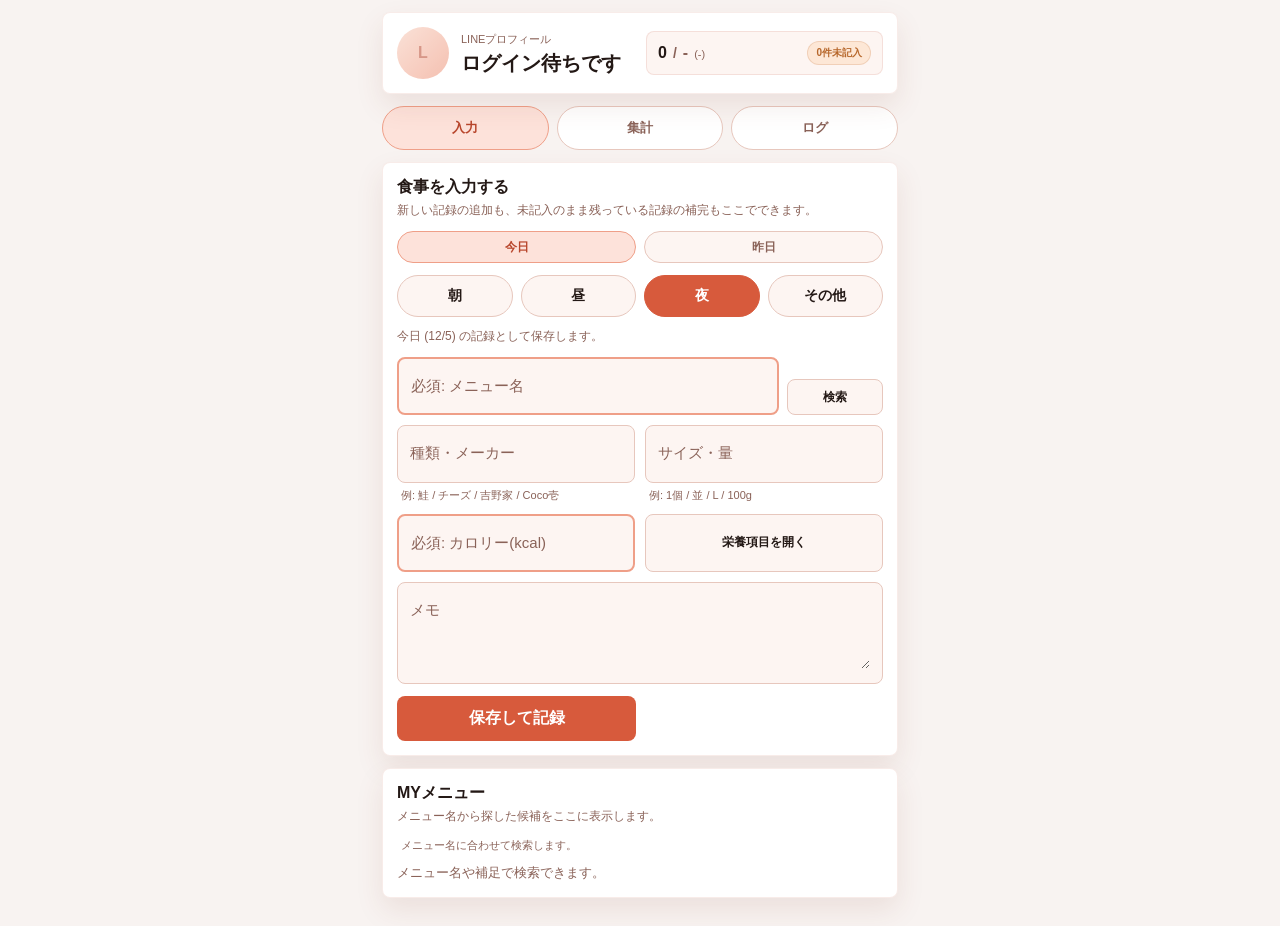
==== index.html @ e97b4407 "[fix]不具合修正" ====
<!DOCTYPE html>
<html>
  <head>
    <meta charset="utf-8">
    <meta name="viewport" content="width=device-width, initial-scale=1">
    <title>食事管理</title>
    <meta name="title" content="食事管理">
    <link rel="stylesheet" href="./html/css/index-style.css">
  </head>
  <body>
    <div class="page">
      <section class="band hero">
        <div class="hero-top">
          <div class="profile-row">
            <button id="open-settings" type="button" class="profile-avatar-button" aria-label="設定を開く" title="設定を開く">
              <div id="avatar" class="avatar">L</div>
            </button>
            <div class="profile-copy">
              <div class="eyebrow">LINEプロフィール</div>
              <div id="profile-name" class="name">ログイン待ちです</div>
              <button id="login-line" type="button" class="inline-login" hidden>LINEでログイン</button>
            </div>
          </div>
          <div id="header-summary-scope" class="header-summary-row">
            <div class="header-stat header-stat-wide">
              <div class="header-stat-main">
                <div class="header-stat-pair">
                  <div id="header-exact-kcal" class="header-stat-value">0</div>
                  <div class="header-stat-divider">/</div>
                  <div id="header-target-kcal" class="header-stat-subvalue">-</div>
                  <div id="header-exact-rate" class="header-stat-meta">(-)</div>
                </div>
              </div>
              <div class="header-stat-head">
                <button id="header-pending-count" type="button" class="header-badge">0件未記入</button>
              </div>
            </div>
          </div>
        </div>
      </section>

      <div class="view-tabs" id="view-tabs">
        <button type="button" class="view-tab is-active" data-view-tab="input">入力</button>
        <button type="button" class="view-tab" data-view-tab="summary">集計</button>
        <button type="button" class="view-tab" data-view-tab="logs">ログ</button>
      </div>

      <section id="meal-entry-band" class="band" data-view-section="input">
        <div class="section-head">
          <div>
            <h2>食事を入力する</h2>
            <div class="section-copy">新しい記録の追加も、未記入のまま残っている記録の補完もここでできます。</div>
          </div>
        </div>

        <form id="meal-detail-form">
          <input id="user-id" type="hidden">
          <input id="display-name" type="hidden">
          <input id="master-key" type="hidden">
          <input id="editing-master-key" type="hidden">
          <input id="meal-type" type="hidden" value="朝">
          <input id="meal-date" type="hidden">
          <input id="editing-log-id" type="hidden">

          <div class="date-chip-grid" id="meal-date-grid">
            <button type="button" class="date-chip-btn is-active" data-date-preset="today">今日</button>
            <button type="button" class="date-chip-btn" data-date-preset="yesterday">昨日</button>
          </div>
          <div class="meal-type-grid" id="meal-type-grid">
            <button type="button" class="meal-type-btn is-active" data-meal-type="朝">朝</button>
            <button type="button" class="meal-type-btn" data-meal-type="昼">昼</button>
            <button type="button" class="meal-type-btn" data-meal-type="夜">夜</button>
            <button type="button" class="meal-type-btn" data-meal-type="その他">その他</button>
          </div>
          <div id="meal-date-label" class="date-chip-label">今日の記録として保存します。</div>

          <div class="fields">
            <div id="candidate-sync-scope" class="menu-block">
              <div class="menu-input-row">
                <label class="field field-required" data-label="メニュー名">
                  <span class="field-label">メニュー名</span>
                  <input id="menu-name" data-field-label="メニュー名" data-required="true" autocomplete="off">
                </label>
                <button type="button" id="search-master" class="secondary compact-button menu-search-button">検索</button>
              </div>
            </div>

            <div id="candidate-accordion" class="inline-accordion" hidden>
              <button
                id="candidate-accordion-toggle"
                type="button"
                class="inline-accordion-toggle"
                aria-expanded="false"
              >
                <span id="candidate-accordion-icon" class="inline-accordion-icon">▸</span>
                <span id="candidate-accordion-label" class="inline-accordion-label">近い候補</span>
              </button>
              <div id="candidate-accordion-body" class="inline-accordion-body" hidden>
                <div class="candidate-helper">右の「検索」を押すと候補を読み込みます。候補をタップすると入力欄へ反映されます。</div>
                <div id="candidate-list" class="candidate-list"></div>
              </div>
            </div>

            <div id="suggestion-box" class="notice suggestion" hidden></div>
            <div id="empty-box" class="notice warning" hidden>近い候補がまだありません。数値を入れて保存すると、次回から候補として使えます。</div>

            <div class="field-row">
              <div class="field-with-help">
                <label class="field" data-label="種類・メーカー">
                  <span class="field-label">種類・メーカー</span>
                  <input id="field-flavor" data-field-label="種類・メーカー" autocomplete="off">
                </label>
                <div class="field-help">例: 鮭 / チーズ / 吉野家 / Coco壱</div>
              </div>
              <div class="field-with-help">
                <label class="field" data-label="サイズ・量">
                  <span class="field-label">サイズ・量</span>
                  <input id="field-unit" data-field-label="サイズ・量" autocomplete="off">
                </label>
                <div class="field-help">例: 1個 / 並 / L / 100g</div>
              </div>
            </div>

            <div class="field-row">
              <label class="field field-required" data-label="カロリー(kcal)">
                <span class="field-label">カロリー(kcal)</span>
                <input id="field-kcal" data-field-label="カロリー(kcal)" data-required="true" type="number" min="0" step="0.1" inputmode="decimal" required>
              </label>
              <div class="advanced-toggle-wrap">
                <button type="button" id="advanced-nutrition-toggle" class="secondary compact-button advanced-toggle" aria-expanded="false">
                  <span id="advanced-nutrition-toggle-label">栄養項目を開く</span>
                  <span id="advanced-nutrition-note" class="advanced-nutrition-note" hidden>入力値あり</span>
                </button>
              </div>
            </div>

            <div id="advanced-nutrition-section" class="advanced-nutrition-section" hidden>
              <div class="field-row">
              <label class="field" data-label="たんぱく質(g)">
                <span class="field-label">たんぱく質(g)</span>
                <input id="field-protein" data-field-label="たんぱく質(g)" type="number" min="0" step="0.1" inputmode="decimal">
              </label>
              <label class="field" data-label="脂質(g)">
                <span class="field-label">脂質(g)</span>
                <input id="field-fat" data-field-label="脂質(g)" type="number" min="0" step="0.1" inputmode="decimal">
              </label>
              </div>

              <div class="field-row">
                <label class="field" data-label="炭水化物(g)">
                <span class="field-label">炭水化物(g)</span>
                <input id="field-carb" data-field-label="炭水化物(g)" type="number" min="0" step="0.1" inputmode="decimal">
              </label>
              <label class="field" data-label="食塩相当量(g)">
                <span class="field-label">食塩相当量(g)</span>
                <input id="field-salt" data-field-label="食塩相当量(g)" type="number" min="0" step="0.1" inputmode="decimal">
              </label>
              </div>

              <div class="field-row">
              <label class="field" data-label="食物繊維(g)">
                <span class="field-label">食物繊維(g)</span>
                <input id="field-fiber" data-field-label="食物繊維(g)" type="number" min="0" step="0.1" inputmode="decimal">
              </label>
              </div>
            </div>

            <label class="field" data-label="メモ">
              <span class="field-label">メモ</span>
              <textarea id="field-note" data-field-label="メモ"></textarea>
            </label>
          </div>

          <div class="actions">
            <button id="meal-submit-button" type="submit" class="primary">保存して記録</button>
            <button id="save-master-only-button" type="button" class="secondary" hidden>マスタだけ保存</button>
            <button id="start-new-entry-button" type="button" class="secondary" hidden>新規登録に切り替え</button>
          </div>
        </form>

        <div id="meal-reply" class="reply"></div>
      </section>

      <section class="band" data-view-section="input">
        <div class="section-head">
          <div>
            <h2>MYメニュー</h2>
            <div class="section-copy">メニュー名から探した候補をここに表示します。</div>
          </div>
        </div>
        <div class="fields">
          <div class="menu-block">
            <label class="field" data-label="検索キーワード" hidden>
              <span class="field-label">検索キーワード</span>
              <input id="master-search-query" data-field-label="検索キーワード" autocomplete="off">
            </label>
            <div id="master-search-status" class="master-search-status">メニュー名に合わせて検索します。</div>
          </div>
          <div id="master-search-results" class="candidate-list">
            <div class="empty-state">メニュー名や補足で検索できます。</div>
          </div>
        </div>
      </section>

      <section id="today-summary-band" class="band" data-view-section="summary">
        <div class="section-head">
          <div>
            <h2>今日の集計</h2>
            <div class="section-copy">LINEに返す内容と同じ集計をここでも確認できます。</div>
          </div>
        </div>
        <div id="today-summary-cards" class="cards">
          <div class="card">
            <div class="label">推定カロリー</div>
            <div id="card-estimated" class="value">0</div>
          </div>
          <div class="card">
            <div class="card-head">
              <div class="label">確定 - 目標</div>
              <div id="card-diff-rate" class="card-meta">-</div>
            </div>
            <div id="card-diff" class="value">-</div>
          </div>
        </div>
        <div id="nutrition-summary" class="summary-note"></div>
        <div id="pending-summary" class="pending-summary" hidden>
          <div class="pending-summary-head">
            <div class="label">未記入のままの記録</div>
            <div id="pending-summary-count" class="card-meta">0件</div>
          </div>
          <div id="pending-summary-list" class="pending-summary-list"></div>
        </div>
      </section>

      <section class="band" data-view-section="summary">
        <div class="section-head">
          <div>
            <h2>週間グラフ</h2>
            <div class="section-copy">直近7日分の記録を朝昼夜その他で見ます。</div>
          </div>
        </div>
        <div id="weekly-chart" class="weekly-chart"></div>
      </section>

      <section class="band" data-view-section="summary">
        <div class="section-head">
          <div>
            <h2>人気ランキング</h2>
            <div class="section-copy">よく記録しているメニューです。</div>
          </div>
        </div>
        <div id="popular-ranking" class="ranking-list"></div>
      </section>

      <section class="band" data-view-section="summary">
        <div class="section-head">
          <div>
            <h2>連続記録</h2>
            <div class="section-copy">いまの継続日数と上位ランキングです。</div>
          </div>
        </div>
        <div class="cards streak-cards">
          <div class="card">
            <div class="label">現在の連続記録</div>
            <div id="card-streak-current" class="value">0日</div>
          </div>
          <div class="card">
            <div class="label">最長記録</div>
            <div id="card-streak-longest" class="value">0日</div>
          </div>
        </div>
        <div id="streak-ranking" class="ranking-list"></div>
      </section>

      <section id="today-log-band" class="band" data-view-section="logs">
        <div class="section-head">
          <div>
            <h2>今日のログ</h2>
            <div class="section-copy">当日の入力内容だけを時系列で表示します。</div>
          </div>
        </div>
        <div class="meal-type-grid compact-grid" id="log-filter-grid">
          <button type="button" class="meal-type-btn is-active" data-log-filter="all">すべて</button>
          <button type="button" class="meal-type-btn" data-log-filter="朝">朝</button>
          <button type="button" class="meal-type-btn" data-log-filter="昼">昼</button>
          <button type="button" class="meal-type-btn" data-log-filter="夜">夜</button>
          <button type="button" class="meal-type-btn" data-log-filter="その他">その他</button>
        </div>
        <div id="logs-list" class="log-list"></div>
      </section>
    </div>

    <div id="settings-modal" class="modal-shell" hidden>
      <button id="settings-modal-backdrop" type="button" class="modal-backdrop" aria-label="設定を閉じる"></button>
      <div class="modal-card" role="dialog" aria-modal="true" aria-labelledby="settings-modal-title">
        <div class="modal-head">
          <div>
            <h2 id="settings-modal-title">設定</h2>
            <div class="section-copy">目標カロリーとリマインドをまとめて変更できます。</div>
          </div>
          <button id="close-settings-modal" type="button" class="hero-icon-button modal-close-button" aria-label="設定を閉じる" title="設定を閉じる">✕</button>
        </div>
        <div class="modal-tabs" role="tablist" aria-label="設定タブ">
          <button id="settings-tab-button" type="button" class="modal-tab-button is-active" data-settings-tab="settings" role="tab" aria-selected="true">設定</button>
          <button id="debug-tab-button" type="button" class="modal-tab-button" data-settings-tab="debug" role="tab" aria-selected="false">デバッグ</button>
        </div>
        <div id="settings-tab-panel" class="modal-tab-panel">
          <div class="fields">
            <label id="target-field" class="field target-field" data-label="目標カロリー">
              <span class="field-label">目標カロリー</span>
              <div class="target-field-input">
                <input
                  id="calorie-target"
                  aria-labelledby="settings-modal-title"
                  type="number"
                  min="0"
                  step="1"
                  inputmode="numeric"
                  data-field-label="目標カロリー"
                >
                <span>kcal</span>
              </div>
            </label>
            <label class="notify-toggle">
              <input id="notify-setting" type="checkbox">
              <span>20時に未記録リマインドを受け取る</span>
            </label>
          </div>
        </div>
        <div id="debug-tab-panel" class="modal-tab-panel" hidden>
          <div class="settings-debug">
            <div id="status-panel" class="status-panel">
              <div id="status-accordion" class="status-accordion">
                <div id="status-controls" class="status-controls" hidden></div>
                <div id="status-history" class="status-history" hidden></div>
              </div>
            </div>
          </div>
        </div>
        <div class="actions">
          <button id="save-target" type="button" class="primary">保存</button>
          <button id="close-settings-secondary" type="button" class="secondary">閉じる</button>
        </div>
      </div>
    </div>

    <script src="./html/js/site-config.js"></script>
    <script src="https://static.line-scdn.net/liff/edge/2/sdk.js"></script>
    <script src="./html/js/app-shared.js"></script>
    <script src="./html/js/app-render.js"></script>
    <script src="./html/js/app-actions.js"></script>
  </body>
</html>
---- html/css/index-style.css ----
:root {
    --bg: #f8f3f1;
    --surface: #ffffff;
    --surface-subtle: #fdf5f2;
    --line: #e7c7bd;
    --text: #231815;
    --muted: #8a6258;
    --accent: #d75a3c;
    --accent-strong: #b8462c;
    --accent-soft: #fde2da;
    --warning: #b7672b;
    --warning-soft: #fde7d6;
    --debug: #2f6fd6;
    --debug-soft: #e2ecff;
    --info: #2f8f5b;
    --info-soft: #e3f7eb;
    --alert: #c84949;
    --alert-soft: #fde2e2;
    --shadow: 0 12px 28px rgba(124, 54, 35, 0.10);
  }

  * {
    box-sizing: border-box;
  }

  body {
    margin: 0;
    background: var(--bg);
    color: var(--text);
    font-family: -apple-system, BlinkMacSystemFont, "Segoe UI", sans-serif;
  }

  body.has-modal {
    overflow: hidden;
  }

  .page {
    width: 100%;
    max-width: 540px;
    margin: 0 auto;
    padding: 12px 12px 28px;
  }

  .band {
    background: var(--surface);
    border: 1px solid rgba(184, 70, 44, 0.10);
    border-radius: 8px;
    box-shadow: var(--shadow);
    padding: 14px;
  }

  .band + .band {
    margin-top: 12px;
  }

  .view-tabs {
    display: grid;
    grid-template-columns: repeat(3, minmax(0, 1fr));
    gap: 8px;
    margin-top: 12px;
    margin-bottom: 12px;
  }

  .view-tab {
    min-height: 40px;
    border: 1px solid var(--line);
    border-radius: 999px;
    background: var(--surface);
    color: var(--muted);
    font-size: 13px;
    font-weight: 700;
  }

  .view-tab.is-active {
    background: var(--accent-soft);
    color: var(--accent-strong);
    border-color: #ef9f88;
  }

  .hero {
    position: sticky;
    top: 0;
    z-index: 10;
    display: grid;
    gap: 8px;
  }

  .hero-top {
    display: grid;
    grid-template-columns: minmax(0, 1fr) minmax(0, 1fr);
    gap: 12px;
    align-items: center;
  }

  .profile-row {
    display: grid;
    grid-template-columns: auto minmax(0, 1fr);
    gap: 12px;
    align-items: center;
    min-width: 0;
  }

  .profile-avatar-button {
    position: relative;
    border: 0;
    background: transparent;
    padding: 0;
    margin: 0;
    display: inline-grid;
    place-items: center;
    border-radius: 999px;
  }

  .profile-avatar-button.is-syncing::after {
    content: "";
    position: absolute;
    inset: -6px;
    border-radius: 999px;
    padding: 4px;
    background: conic-gradient(
      from 0deg,
      rgba(215, 90, 60, 0.12) 0deg,
      rgba(215, 90, 60, 0.92) 80deg,
      rgba(215, 90, 60, 0.18) 180deg,
      rgba(215, 90, 60, 0.92) 280deg,
      rgba(215, 90, 60, 0.12) 360deg
    );
    animation: avatarSyncRing 1.2s linear infinite;
    pointer-events: none;
    -webkit-mask:
      linear-gradient(#fff 0 0) content-box,
      linear-gradient(#fff 0 0);
    -webkit-mask-composite: xor;
            mask-composite: exclude;
  }

  .avatar {
    width: 52px;
    height: 52px;
    border-radius: 50%;
    overflow: hidden;
    background: linear-gradient(135deg, #f7cab8, #ec8f74);
    display: grid;
    place-items: center;
    font-weight: 700;
    color: var(--accent-strong);
    flex-shrink: 0;
  }

  .avatar img {
    width: 100%;
    height: 100%;
    object-fit: cover;
    display: block;
  }

  .profile-copy {
    min-width: 0;
    display: grid;
    align-content: center;
  }

  .profile-copy .eyebrow {
    font-size: 11px;
    color: var(--muted);
  }

  .profile-copy .name {
    margin-top: 4px;
    font-size: 20px;
    font-weight: 700;
    line-height: 1.2;
    word-break: break-word;
  }

  .profile-copy .name .name-main {
    font-weight: 700;
  }

  .profile-copy .name .name-honorific {
    font-weight: 500;
    margin-left: 1px;
  }

  .inline-login {
    margin-top: 8px;
    border: 1px solid var(--line);
    border-radius: 999px;
    background: var(--surface-subtle);
    color: var(--accent-strong);
    padding: 7px 12px;
    font-size: 12px;
    font-weight: 700;
  }

  .hero-actions {
    display: inline-flex;
    align-items: center;
    gap: 8px;
    align-self: center;
    justify-self: end;
  }

  .hero-menu-button {
    min-height: 34px;
    min-width: 88px;
    border: 1px solid var(--line);
    border-radius: 999px;
    background: var(--surface-subtle);
    color: var(--text);
    padding: 7px 12px;
    font-size: 12px;
    text-align: center;
    white-space: nowrap;
  }

  .hero-menu .status-accordion-toggle {
    width: auto;
    height: 34px;
    padding: 0 12px;
    border-radius: 999px;
  }

  .hero-icon-button {
    flex: 0 0 auto;
    width: 32px;
    height: 32px;
    border: 1px solid rgba(184, 70, 44, 0.16);
    border-radius: 999px;
    background: var(--surface-subtle);
    color: var(--accent-strong);
    padding: 0;
    font-size: 15px;
    line-height: 1;
  }

  .header-summary-row {
    display: grid;
    grid-template-columns: minmax(0, 1fr);
    gap: 8px;
    align-items: stretch;
    min-width: 0;
  }

  .header-stat {
    min-width: 0;
    border: 1px solid rgba(184, 70, 44, 0.12);
    border-radius: 8px;
    background: var(--surface-subtle);
    padding: 9px 11px;
  }

  .header-stat-wide {
    display: grid;
    grid-template-columns: minmax(0, 1fr) auto;
    align-items: center;
    gap: 8px;
    min-height: 100%;
  }

  .header-stat-main {
    min-width: 0;
  }

  .header-stat-head {
    display: flex;
    align-items: center;
    justify-content: flex-end;
    gap: 8px;
  }

  .header-stat-label {
    font-size: 11px;
    color: var(--muted);
  }

  .header-stat-pair {
    display: flex;
    align-items: baseline;
    gap: 6px;
    min-width: 0;
    flex-wrap: nowrap;
  }

  .header-stat-value {
    margin-top: 0;
    font-size: 16px;
    font-weight: 700;
    line-height: 1.2;
    color: var(--text);
    word-break: normal;
    white-space: nowrap;
  }

  .header-stat-subvalue {
    min-width: 0;
    font-size: 16px;
    font-weight: 600;
    color: var(--muted);
    word-break: normal;
    white-space: nowrap;
  }

  .header-stat-divider {
    color: var(--muted);
    font-size: 14px;
    font-weight: 700;
    white-space: nowrap;
  }

  .header-stat-meta {
    font-size: 11px;
    color: var(--muted);
    line-height: 1.2;
    white-space: nowrap;
  }

  .header-stat-meta.is-warning,
  .header-stat-value.is-warning {
    color: var(--alert);
  }

  .header-badge {
    align-self: start;
    min-height: 24px;
    display: inline-flex;
    align-items: center;
    justify-content: center;
    border: 1px solid rgba(183, 103, 43, 0.18);
    border-radius: 999px;
    background: var(--warning-soft);
    color: var(--warning);
    padding: 3px 8px;
    font-size: 10px;
    font-weight: 700;
    white-space: nowrap;
  }

  .modal-shell[hidden] {
    display: none !important;
  }

  .modal-shell {
    position: fixed;
    inset: 0;
    z-index: 40;
    display: grid;
    place-items: center;
    padding: 20px 12px;
  }

  .modal-backdrop {
    position: absolute;
    inset: 0;
    border: 0;
    border-radius: 0;
    background: rgba(35, 24, 21, 0.32);
    padding: 0;
  }

  .modal-card {
    position: relative;
    width: 100%;
    max-width: 420px;
    display: grid;
    gap: 14px;
    border: 1px solid rgba(184, 70, 44, 0.16);
    border-radius: 8px;
    background: var(--surface);
    box-shadow: 0 20px 44px rgba(35, 24, 21, 0.22);
    padding: 14px;
  }

  .modal-head {
    display: flex;
    align-items: flex-start;
    justify-content: space-between;
    gap: 10px;
  }

  .modal-close-button {
    margin-top: 2px;
  }

  .target-field {
    min-height: 58px;
    padding: 22px 12px 10px;
  }

  .target-field-input {
    display: inline-flex;
    align-items: center;
    justify-content: flex-end;
    gap: 6px;
    width: 100%;
  }

  .target-field input {
    width: 100%;
    max-width: 120px;
    border: 0;
    background: transparent;
    padding: 0;
    font-size: 20px;
    font-weight: 700;
    text-align: right;
    color: var(--text);
  }

  .target-field-input span {
    font-size: 13px;
    color: var(--muted);
  }

  .target-field.is-editable {
    border-color: #ef9f88;
    background: #ffffff;
  }

  .notify-toggle {
    display: flex;
    align-items: center;
    gap: 8px;
    margin-top: 8px;
    font-size: 12px;
    color: var(--muted);
    line-height: 1.4;
  }

  .notify-toggle span {
    min-width: 0;
    overflow-wrap: anywhere;
  }

  .notify-toggle input {
    width: 16px;
    height: 16px;
    accent-color: var(--accent);
    margin: 0;
  }

  .target-field input:disabled,
  .hero-icon-button:disabled,
  button:disabled {
    cursor: default;
    opacity: 0.56;
  }

  .status-panel {
    display: grid;
    gap: 8px;
  }

  .status-accordion {
    display: grid;
    gap: 8px;
  }

  .status-controls[hidden],
  .status-history[hidden] {
    display: none !important;
  }

  .modal-tabs {
    display: flex;
    gap: 8px;
    margin-top: 4px;
  }

  .modal-tab-button {
    min-height: 34px;
    border: 1px solid var(--line);
    border-radius: 999px;
    background: var(--surface-subtle);
    color: var(--muted);
    padding: 7px 14px;
    font-size: 12px;
    font-weight: 700;
  }

  .modal-tab-button.is-active {
    background: var(--accent-soft);
    border-color: #ef9f88;
    color: var(--accent-strong);
  }

  .modal-tab-panel {
    margin-top: 12px;
  }

  .settings-debug {
    display: grid;
    gap: 10px;
  }

  .status-controls {
    display: flex;
    flex-wrap: wrap;
    gap: 8px;
  }

  .status-toggle {
    min-height: 32px;
    border: 1px solid var(--line);
    border-radius: 999px;
    background: var(--surface-subtle);
    color: var(--muted);
    padding: 7px 12px;
    font-size: 11px;
    font-weight: 700;
  }

  .status-toggle.is-debug.is-active {
    border-color: var(--debug);
    background: var(--debug-soft);
    color: var(--debug);
  }

  .status-toggle.is-notice.is-active {
    border-color: var(--warning);
    background: var(--warning-soft);
    color: var(--warning);
  }

  .status-toggle.is-warning.is-active {
    border-color: var(--alert);
    background: var(--alert-soft);
    color: var(--alert);
  }

  .status-history {
    display: grid;
    gap: 8px;
  }

  .status-log {
    border-radius: 8px;
    padding: 10px 12px;
    font-size: 12px;
    line-height: 1.5;
  }

  .status-log.is-debug {
    background: var(--debug-soft);
    color: var(--debug);
  }

  .status-log.is-notice {
    background: var(--warning-soft);
    color: var(--warning);
  }

  .status-log.is-warning {
    background: var(--alert-soft);
    color: var(--alert);
  }

  .status-log-top {
    display: flex;
    align-items: baseline;
    justify-content: space-between;
    gap: 8px;
  }

  .status-log-label {
    font-weight: 800;
  }

  .status-log-time {
    font-size: 11px;
    opacity: 0.8;
  }

  .status-log-message {
    margin-top: 4px;
    white-space: pre-wrap;
  }

  h1, h2, h3, p {
    margin: 0;
  }

  h2 {
    font-size: 16px;
  }

  .section-head {
    display: flex;
    align-items: center;
    justify-content: space-between;
    gap: 8px;
    margin-bottom: 12px;
  }

  .section-copy {
    font-size: 12px;
    color: var(--muted);
    margin-top: 4px;
  }

  .meal-type-grid {
    display: grid;
    grid-template-columns: repeat(4, minmax(0, 1fr));
    gap: 8px;
  }

  .compact-grid {
    grid-template-columns: repeat(5, minmax(0, 1fr));
    margin-bottom: 10px;
  }

  .compact-grid .meal-type-btn {
    padding: 10px 4px;
    font-size: 12px;
  }

  .meal-type-btn {
    border: 1px solid var(--line);
    border-radius: 999px;
    padding: 11px 8px;
    background: var(--surface-subtle);
    color: var(--text);
    font-size: 14px;
    font-weight: 600;
    cursor: pointer;
  }

  .meal-type-btn.is-active {
    background: var(--accent);
    border-color: var(--accent);
    color: #fff;
  }

  .date-chip-grid {
    display: grid;
    grid-template-columns: repeat(2, minmax(0, 1fr));
    gap: 8px;
  }

  .date-chip-btn {
    min-height: 32px;
    border: 1px solid var(--line);
    border-radius: 999px;
    background: var(--surface-subtle);
    color: var(--muted);
    font-size: 12px;
    font-weight: 700;
    padding: 6px 8px;
  }

  .date-chip-btn.is-active {
    background: var(--accent-soft);
    border-color: #ef9f88;
    color: var(--accent-strong);
  }

  .date-chip-label {
    font-size: 12px;
    color: var(--muted);
    line-height: 1.5;
    margin-top: -2px;
  }

  form {
    display: grid;
    gap: 12px;
  }

  .fields {
    display: grid;
    gap: 10px;
  }

  .field-row {
    display: grid;
    grid-template-columns: repeat(2, minmax(0, 1fr));
    gap: 10px;
  }

  .field-with-help {
    display: grid;
    gap: 4px;
    min-width: 0;
  }

  .field {
    position: relative;
    min-height: 58px;
    border: 1px solid var(--line);
    border-radius: 8px;
    background: var(--surface-subtle);
    padding: 22px 12px 10px;
  }

  .field.field-required.is-required-empty {
    border-width: 2px;
    border-color: #ef9f88;
  }

  .field.is-active,
  .field.has-value {
    border-color: #ef9f88;
    background: #ffffff;
  }

  .field input,
  .field textarea {
    width: 100%;
    border: 0;
    background: transparent;
    color: var(--text);
    font: inherit;
    padding: 0;
    outline: none;
  }

  .field textarea {
    min-height: 64px;
    resize: vertical;
  }

  .field-label {
    position: absolute;
    left: 12px;
    right: 12px;
    top: 18px;
    font-size: 15px;
    color: var(--muted);
    line-height: 1.25;
    pointer-events: none;
    white-space: nowrap;
    overflow: hidden;
    text-overflow: ellipsis;
    width: fit-content;
    max-width: calc(100% - 24px);
    background: transparent;
    padding-right: 4px;
    transition: top 0.16s ease, font-size 0.16s ease, color 0.16s ease;
  }

  .field.is-active .field-label,
  .field.has-value .field-label {
    top: 8px;
    font-size: 11px;
    color: var(--accent-strong);
    background: #ffffff;
  }

  .field-help {
    padding: 0 4px;
    font-size: 11px;
    line-height: 1.5;
    color: var(--muted);
  }

  .notice {
    border-radius: 8px;
    padding: 12px;
    font-size: 13px;
    line-height: 1.5;
  }

  .notice.suggestion {
    background: var(--accent-soft);
    color: var(--accent-strong);
  }

  .notice.warning {
    background: var(--warning-soft);
    color: var(--warning);
  }

  .inline-accordion {
    display: grid;
    gap: 8px;
  }

  .inline-accordion[hidden],
  .inline-accordion-body[hidden] {
    display: none !important;
  }

  .inline-accordion-toggle {
    display: flex;
    align-items: center;
    gap: 8px;
    min-height: 40px;
    border: 1px solid var(--line);
    border-radius: 999px;
    background: var(--surface-subtle);
    color: var(--text);
    padding: 9px 12px;
    text-align: left;
  }

  .inline-accordion-icon {
    flex: 0 0 auto;
    font-size: 12px;
    color: var(--muted);
  }

  .inline-accordion-label {
    min-width: 0;
    font-size: 13px;
    font-weight: 700;
    color: var(--muted);
    white-space: nowrap;
    overflow: hidden;
    text-overflow: ellipsis;
  }

  .inline-accordion-body {
    display: grid;
    gap: 10px;
  }

  .candidate-helper {
    font-size: 12px;
    color: var(--muted);
    line-height: 1.5;
    padding: 0 4px;
  }

  .menu-block {
    display: grid;
    gap: 8px;
  }

  .menu-input-row {
    display: grid;
    grid-template-columns: minmax(0, 1fr) auto;
    gap: 8px;
    align-items: stretch;
  }

  .menu-search-button {
    min-width: 96px;
    align-self: end;
  }

  .candidate-head {
    display: flex;
    align-items: center;
    justify-content: space-between;
    gap: 8px;
  }

  .candidate-count-label {
    font-size: 12px;
    font-weight: 700;
    color: var(--muted);
  }

  .candidate-tools {
    justify-content: flex-start;
  }

  .master-search-status {
    font-size: 11px;
    line-height: 1.5;
    color: var(--muted);
    padding: 0 4px;
  }

  .master-search-status.is-loading {
    color: var(--accent-strong);
  }

  .menu-tools {
    display: flex;
    justify-content: flex-end;
  }

  .compact-button {
    min-height: 36px;
    padding: 8px 12px;
    font-size: 12px;
  }

  .advanced-toggle {
    min-height: 58px;
    justify-self: stretch;
    position: relative;
    display: flex;
    align-items: center;
    justify-content: center;
    text-align: center;
  }

  #advanced-nutrition-toggle-label {
    white-space: nowrap;
  }

  .advanced-toggle-wrap {
    display: grid;
    align-content: start;
  }

  .advanced-nutrition-note {
    font-size: 10px;
    line-height: 1;
    color: var(--muted);
    white-space: nowrap;
    pointer-events: none;
    justify-self: end;
  }

  .advanced-toggle.has-note {
    display: grid;
    grid-template-columns: minmax(0, 1fr) auto;
    align-items: end;
    justify-content: stretch;
    column-gap: 10px;
    padding-left: 14px;
    padding-right: 14px;
    text-align: left;
  }

  .advanced-nutrition-section {
    display: grid;
    gap: 10px;
  }

  .advanced-nutrition-section[hidden] {
    display: none !important;
  }

  .actions {
    display: grid;
    grid-template-columns: repeat(2, minmax(0, 1fr));
    gap: 8px;
  }

  button {
    border: 0;
    border-radius: 8px;
    padding: 12px 14px;
    font: inherit;
    font-weight: 700;
    cursor: pointer;
  }

  button.primary {
    background: var(--accent);
    color: #fff;
  }

  button.secondary {
    background: var(--surface-subtle);
    color: var(--text);
    border: 1px solid var(--line);
  }

  .reply {
    font-size: 13px;
    line-height: 1.6;
    white-space: pre-wrap;
  }

  .cards {
    display: grid;
    grid-template-columns: repeat(2, minmax(0, 1fr));
    gap: 10px;
  }

  .card {
    border: 1px solid var(--line);
    border-radius: 8px;
    background: var(--surface-subtle);
    padding: 12px;
  }

  .card .label {
    font-size: 11px;
    color: var(--muted);
  }

  .card-head {
    display: flex;
    align-items: baseline;
    justify-content: space-between;
    gap: 10px;
  }

  .card .value {
    margin-top: 6px;
    font-size: 22px;
    font-weight: 700;
  }

  .streak-cards {
    gap: 8px;
  }

  .streak-cards .card {
    padding: 12px;
  }

  .streak-cards .card .label {
    font-size: 11px;
    line-height: 1.4;
  }

  .streak-cards .card .value {
    margin-top: 6px;
    font-size: 22px;
    line-height: 1.1;
  }

  .streak-cards + .ranking-list {
    margin-top: 8px;
  }

  .card .value.is-warning {
    color: var(--alert);
  }

  .card-meta {
    font-size: 11px;
    color: var(--muted);
    line-height: 1.4;
    text-align: right;
  }

  .card-meta.is-warning {
    color: var(--alert);
  }

  .is-syncing-scope {
    position: relative;
    isolation: isolate;
  }

  .is-syncing-scope::after {
    content: '';
    position: absolute;
    inset: -2px;
    border-radius: inherit;
    padding: 2px;
    background: linear-gradient(90deg, transparent 0%, rgba(215, 90, 60, 0.18) 20%, rgba(215, 90, 60, 0.82) 50%, rgba(215, 90, 60, 0.18) 80%, transparent 100%);
    background-size: 220% 100%;
    animation: syncBorder 1.2s linear infinite;
    pointer-events: none;
    -webkit-mask:
      linear-gradient(#fff 0 0) content-box,
      linear-gradient(#fff 0 0);
    -webkit-mask-composite: xor;
            mask-composite: exclude;
  }

  .summary-note {
    margin-top: 10px;
    font-size: 13px;
    color: var(--muted);
    line-height: 1.5;
  }

  .pending-summary {
    margin-top: 12px;
    display: grid;
    gap: 10px;
    border: 1px solid rgba(183, 103, 43, 0.28);
    border-radius: 8px;
    background: #fff8f2;
    padding: 12px;
  }

  .pending-summary-head {
    display: flex;
    align-items: baseline;
    justify-content: space-between;
    gap: 8px;
  }

  .pending-summary-list {
    display: grid;
    gap: 8px;
  }

  .pending-summary-item {
    display: grid;
    grid-template-columns: minmax(0, 1fr) auto;
    align-items: center;
    gap: 8px;
    border: 1px solid rgba(184, 70, 44, 0.12);
    border-radius: 8px;
    background: #ffffff;
    padding: 10px 12px;
  }

  .pending-summary-actions {
    display: inline-flex;
    gap: 8px;
    flex-wrap: wrap;
    justify-content: flex-end;
  }

  .pending-summary-name {
    min-width: 0;
    font-size: 13px;
    font-weight: 700;
    color: var(--warning);
    overflow: hidden;
    text-overflow: ellipsis;
    white-space: nowrap;
  }

  .weekly-chart {
    display: grid;
    gap: 10px;
  }

  .weekly-row {
    display: grid;
    grid-template-columns: 40px 1fr 48px;
    gap: 10px;
    align-items: center;
  }

  .weekly-label,
  .weekly-total {
    font-size: 12px;
    color: var(--muted);
  }

  .weekly-total {
    text-align: right;
  }

  .weekly-bar {
    position: relative;
    height: 16px;
    background: #ebe5e2;
    border-radius: 999px;
    overflow: hidden;
    display: flex;
  }

  .weekly-segment {
    height: 100%;
  }

  .weekly-segment.breakfast {
    background: #F5A623;
  }

  .weekly-segment.lunch {
    background: #4A90E2;
  }

  .weekly-segment.dinner {
    background: #7B61FF;
  }

  .weekly-segment.other {
    background: #6FCF97;
  }

  .weekly-target-line {
    position: absolute;
    top: -2px;
    bottom: -2px;
    width: 2px;
    border-left: 2px dashed rgba(35, 24, 21, 0.45);
  }

  .ranking-list {
    display: grid;
    gap: 8px;
  }

  .ranking-item {
    display: grid;
    grid-template-columns: auto auto minmax(0, 1fr) auto;
    gap: 10px;
    align-items: center;
    border: 1px solid var(--line);
    border-radius: 8px;
    background: var(--surface-subtle);
    padding: 10px 12px;
  }

  .ranking-rank {
    min-width: 28px;
    font-size: 12px;
    font-weight: 700;
    color: var(--muted);
  }

  .ranking-main {
    min-width: 0;
  }

  .ranking-name-row {
    display: flex;
    align-items: center;
    gap: 8px;
    min-width: 0;
  }

  .ranking-avatar {
    width: 32px;
    height: 32px;
    border-radius: 50%;
    overflow: hidden;
    background: linear-gradient(135deg, #f7cab8, #ec8f74);
    display: grid;
    place-items: center;
    color: var(--accent-strong);
    font-size: 12px;
    font-weight: 700;
  }

  .ranking-avatar img {
    width: 100%;
    height: 100%;
    object-fit: cover;
    display: block;
  }

  .ranking-name {
    font-size: 14px;
    font-weight: 700;
    color: var(--text);
    line-height: 1.4;
    min-width: 0;
    overflow: hidden;
    text-overflow: ellipsis;
    white-space: nowrap;
  }

  .ranking-meta {
    margin-top: 4px;
    font-size: 12px;
    color: var(--muted);
    line-height: 1.4;
  }

  .ranking-value {
    font-size: 13px;
    font-weight: 700;
    color: var(--accent-strong);
    text-align: right;
  }

  .ranking-self-badge {
    flex: 0 0 auto;
    border: 1px solid rgba(184, 70, 44, 0.16);
    border-radius: 999px;
    background: var(--accent-soft);
    color: var(--accent-strong);
    padding: 3px 8px;
    font-size: 10px;
    font-weight: 700;
    line-height: 1;
  }

  .ranking-item.is-self {
    border-color: #ef9f88;
    background: #fffaf7;
    box-shadow: 0 8px 18px rgba(184, 70, 44, 0.08);
  }

  .candidate-list,
  .log-list {
    display: grid;
    gap: 10px;
  }

  .candidate-item,
  .log-item {
    border: 1px solid var(--line);
    border-radius: 8px;
    background: var(--surface-subtle);
    padding: 12px;
  }

  .candidate-item-button {
    width: 100%;
    text-align: left;
    border: 1px solid var(--line);
    border-radius: 8px;
    background: var(--surface-subtle);
    padding: 12px;
  }

  .candidate-top,
  .log-top {
    display: flex;
    align-items: baseline;
    justify-content: space-between;
    gap: 8px;
  }

  .candidate-name,
  .log-menu {
    font-size: 15px;
    font-weight: 700;
  }

  .match-highlight {
    color: var(--debug);
    font-weight: 700;
  }

  .candidate-score,
  .log-date {
    font-size: 12px;
    color: var(--muted);
  }

  .candidate-meta,
  .log-meta {
    margin-top: 8px;
    font-size: 13px;
    color: var(--muted);
    line-height: 1.5;
    white-space: pre-wrap;
  }

  .candidate-detail {
    margin-top: 6px;
    font-size: 12px;
    line-height: 1.4;
    color: var(--text);
  }

  .candidate-cta {
    margin-top: 8px;
    font-size: 12px;
    font-weight: 700;
    color: var(--accent-strong);
  }

  .candidate-item button {
    margin-top: 10px;
    width: 100%;
  }

  .master-result-actions {
    display: grid;
    grid-template-columns: repeat(2, minmax(0, 1fr));
    gap: 8px;
    margin-top: 10px;
  }

  .log-actions {
    display: flex;
    justify-content: flex-end;
    gap: 8px;
    margin-top: 10px;
    flex-wrap: wrap;
  }

  .log-media {
    display: flex;
    align-items: center;
    gap: 10px;
    margin-top: 10px;
  }

  .log-thumb {
    flex: 0 0 auto;
    width: 52px;
    height: 52px;
    border: 1px solid rgba(184, 70, 44, 0.16);
    border-radius: 8px;
    overflow: hidden;
    background: #f2ebe8;
    display: grid;
    place-items: center;
    text-decoration: none;
  }

  .log-thumb img {
    width: 100%;
    height: 100%;
    object-fit: cover;
    display: block;
  }

  .log-thumb-fallback {
    font-size: 11px;
    font-weight: 700;
    color: var(--muted);
  }

  .log-media-link {
    font-size: 12px;
    font-weight: 700;
    color: var(--accent-strong);
    text-decoration: none;
  }

  @keyframes syncBorder {
    0% {
      background-position: 200% 0;
    }
    100% {
      background-position: -20% 0;
    }
  }

  @keyframes avatarSyncRing {
    from {
      transform: rotate(0deg);
    }
    to {
      transform: rotate(360deg);
    }
  }

  .empty-state {
    font-size: 13px;
    color: var(--muted);
    line-height: 1.5;
  }

  @media (max-width: 640px) {
    .page {
      padding-left: 10px;
      padding-right: 10px;
    }

    .hero-top {
      grid-template-columns: minmax(0, 1fr) minmax(0, 1fr);
      align-items: center;
    }

    .profile-copy .name {
      font-size: 18px;
    }

    .header-stat-value,
    .header-stat-subvalue {
      font-size: 16px;
    }

    .notify-toggle {
      font-size: 11px;
      align-items: flex-start;
    }

    .target-field {
      min-height: 46px;
      padding: 8px 10px;
    }

    .target-field input {
      width: 60px;
    }
  }

  @media (max-width: 420px) {
    .menu-input-row {
      grid-template-columns: minmax(0, 1fr) 92px;
    }

    .menu-tools {
      justify-content: flex-start;
    }

    .inline-accordion-toggle {
      align-items: flex-start;
    }

    .inline-accordion-label {
      white-space: normal;
      overflow: visible;
      text-overflow: clip;
      line-height: 1.4;
    }

    .avatar {
      width: 48px;
      height: 48px;
    }

    .hero-top,
    .profile-row {
      gap: 10px;
    }

    .profile-copy .eyebrow {
      font-size: 10px;
    }

    .profile-copy .name {
      font-size: 15px;
      line-height: 1.15;
    }

    .hero-top {
      grid-template-columns: 1fr;
      align-items: start;
    }

    .header-stat {
      padding: 8px 9px;
    }

    .header-stat-head {
      gap: 6px;
    }

    .header-stat-value {
      font-size: 14px;
    }

    .header-stat-subvalue,
    .header-stat-divider {
      font-size: 12px;
    }

    .header-stat-meta,
    .header-stat-label {
      font-size: 10px;
    }

    .header-badge {
      padding: 2px 7px;
      font-size: 9px;
    }

    .candidate-head {
      align-items: flex-start;
      flex-direction: column;
    }

    .target-field {
      min-height: 42px;
      padding: 7px 9px;
    }

    .target-field input {
      font-size: 15px;
    }

    .target-field-input span {
      font-size: 11px;
    }

    .status-accordion-toggle {
      padding-left: 8px;
      padding-right: 8px;
    }

    .notify-toggle {
      font-size: 10px;
      gap: 6px;
    }
  }

  @media (max-width: 360px) {
    .field-row,
    .cards {
      grid-template-columns: minmax(0, 1fr);
    }

    .meal-type-grid {
      grid-template-columns: repeat(2, minmax(0, 1fr));
    }

    .hero-actions {
      justify-self: end;
    }
  }
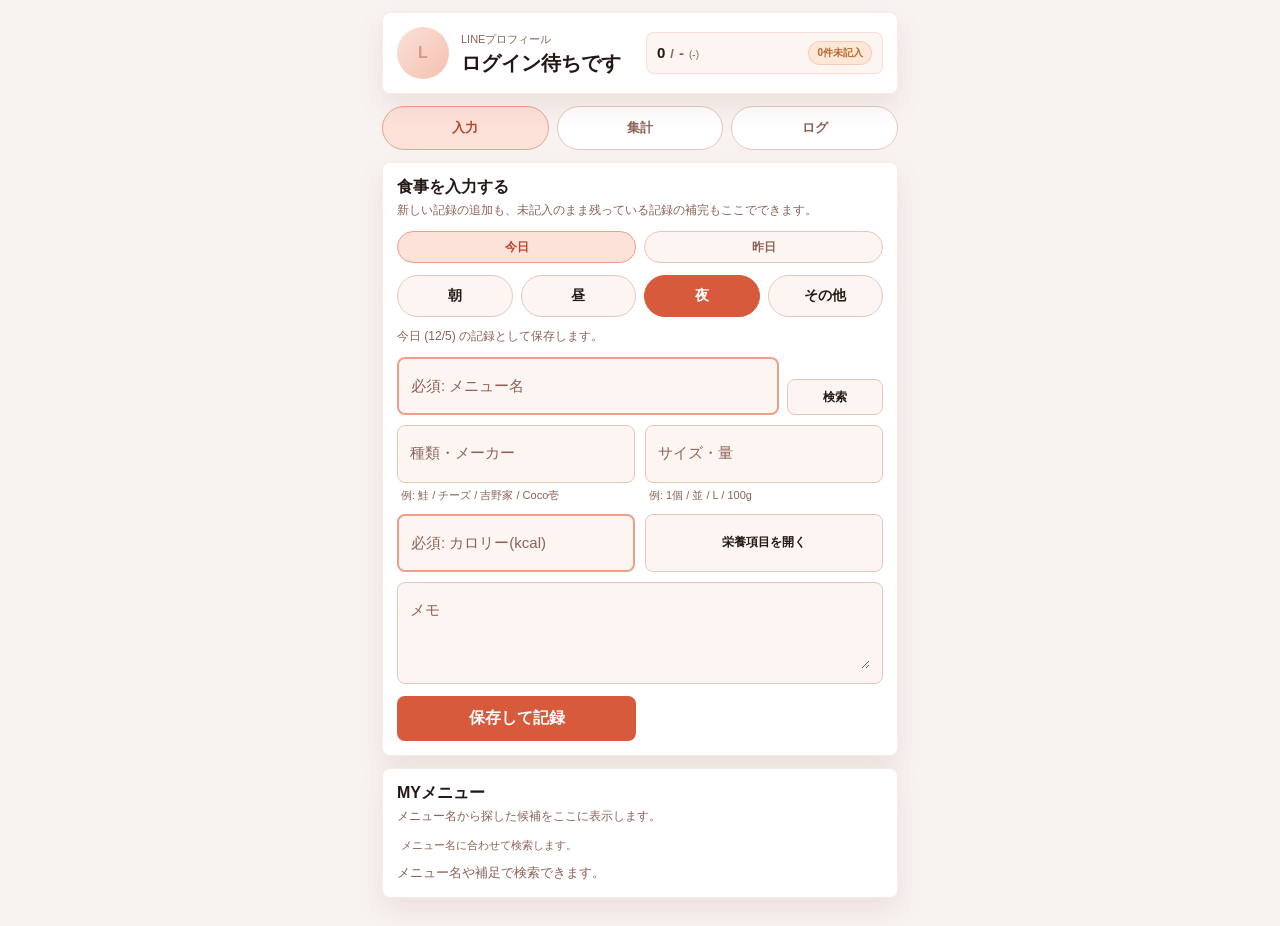
==== commit 698863fe: "[fix]ヘッダーのカロリー表示を1行に整える" ====
--- a/index.html
+++ b/index.html
@@ -301,8 +301,11 @@
           <button id="close-settings-modal" type="button" class="hero-icon-button modal-close-button" aria-label="設定を閉じる" title="設定を閉じる">✕</button>
         </div>
         <div class="modal-tabs" role="tablist" aria-label="設定タブ">
-          <button id="settings-tab-button" type="button" class="modal-tab-button is-active" data-settings-tab="settings" role="tab" aria-selected="true">設定</button>
-          <button id="debug-tab-button" type="button" class="modal-tab-button" data-settings-tab="debug" role="tab" aria-selected="false">デバッグ</button>
+          <div class="modal-tabs-group">
+            <button id="settings-tab-button" type="button" class="modal-tab-button is-active" data-settings-tab="settings" role="tab" aria-selected="true">設定</button>
+            <button id="debug-tab-button" type="button" class="modal-tab-button" data-settings-tab="debug" role="tab" aria-selected="false">デバッグ</button>
+          </div>
+          <button id="refresh-page-button" type="button" class="modal-tab-button modal-reload-button" title="最新の画面に更新">再読み込み</button>
         </div>
         <div id="settings-tab-panel" class="modal-tab-panel">
           <div class="fields">
--- a/html/css/index-style.css
+++ b/html/css/index-style.css
@@ -247,14 +247,14 @@
     border: 1px solid rgba(184, 70, 44, 0.12);
     border-radius: 8px;
     background: var(--surface-subtle);
-    padding: 9px 11px;
+    padding: 8px 10px;
   }
 
   .header-stat-wide {
     display: grid;
     grid-template-columns: minmax(0, 1fr) auto;
     align-items: center;
-    gap: 8px;
+    gap: 10px;
     min-height: 100%;
   }
 
@@ -277,14 +277,14 @@
   .header-stat-pair {
     display: flex;
     align-items: baseline;
-    gap: 6px;
+    gap: 5px;
     min-width: 0;
     flex-wrap: nowrap;
   }
 
   .header-stat-value {
     margin-top: 0;
-    font-size: 16px;
+    font-size: 15px;
     font-weight: 700;
     line-height: 1.2;
     color: var(--text);
@@ -294,7 +294,7 @@
 
   .header-stat-subvalue {
     min-width: 0;
-    font-size: 16px;
+    font-size: 15px;
     font-weight: 600;
     color: var(--muted);
     word-break: normal;
@@ -303,13 +303,13 @@
 
   .header-stat-divider {
     color: var(--muted);
-    font-size: 14px;
+    font-size: 13px;
     font-weight: 700;
     white-space: nowrap;
   }
 
   .header-stat-meta {
-    font-size: 11px;
+    font-size: 10px;
     color: var(--muted);
     line-height: 1.2;
     white-space: nowrap;
@@ -463,8 +463,16 @@
 
   .modal-tabs {
     display: flex;
+    align-items: center;
+    justify-content: space-between;
     gap: 8px;
     margin-top: 4px;
+  }
+
+  .modal-tabs-group {
+    display: inline-flex;
+    gap: 8px;
+    min-width: 0;
   }
 
   .modal-tab-button {
@@ -482,6 +490,11 @@
     background: var(--accent-soft);
     border-color: #ef9f88;
     color: var(--accent-strong);
+  }
+
+  .modal-reload-button {
+    flex: 0 0 auto;
+    white-space: nowrap;
   }
 
   .modal-tab-panel {
@@ -1433,7 +1446,7 @@
 
     .header-stat-value,
     .header-stat-subvalue {
-      font-size: 16px;
+      font-size: 15px;
     }
 
     .notify-toggle {
@@ -1490,68 +1503,68 @@
       line-height: 1.15;
     }
 
+    .header-stat {
+      padding: 7px 8px;
+    }
+
+    .header-stat-head {
+      gap: 5px;
+    }
+
+    .header-stat-value {
+      font-size: 13px;
+    }
+
+    .header-stat-subvalue,
+    .header-stat-divider {
+      font-size: 12px;
+    }
+
+    .header-stat-meta,
+    .header-stat-label {
+      font-size: 9px;
+    }
+
+    .header-badge {
+      padding: 2px 7px;
+      font-size: 9px;
+    }
+
+    .candidate-head {
+      align-items: flex-start;
+      flex-direction: column;
+    }
+
+    .target-field {
+      min-height: 42px;
+      padding: 7px 9px;
+    }
+
+    .target-field input {
+      font-size: 15px;
+    }
+
+    .target-field-input span {
+      font-size: 11px;
+    }
+
+    .status-accordion-toggle {
+      padding-left: 8px;
+      padding-right: 8px;
+    }
+
+    .notify-toggle {
+      font-size: 10px;
+      gap: 6px;
+    }
+  }
+
+  @media (max-width: 360px) {
     .hero-top {
       grid-template-columns: 1fr;
       align-items: start;
     }
 
-    .header-stat {
-      padding: 8px 9px;
-    }
-
-    .header-stat-head {
-      gap: 6px;
-    }
-
-    .header-stat-value {
-      font-size: 14px;
-    }
-
-    .header-stat-subvalue,
-    .header-stat-divider {
-      font-size: 12px;
-    }
-
-    .header-stat-meta,
-    .header-stat-label {
-      font-size: 10px;
-    }
-
-    .header-badge {
-      padding: 2px 7px;
-      font-size: 9px;
-    }
-
-    .candidate-head {
-      align-items: flex-start;
-      flex-direction: column;
-    }
-
-    .target-field {
-      min-height: 42px;
-      padding: 7px 9px;
-    }
-
-    .target-field input {
-      font-size: 15px;
-    }
-
-    .target-field-input span {
-      font-size: 11px;
-    }
-
-    .status-accordion-toggle {
-      padding-left: 8px;
-      padding-right: 8px;
-    }
-
-    .notify-toggle {
-      font-size: 10px;
-      gap: 6px;
-    }
-  }
-
-  @media (max-width: 360px) {
     .field-row,
     .cards {
       grid-template-columns: minmax(0, 1fr);
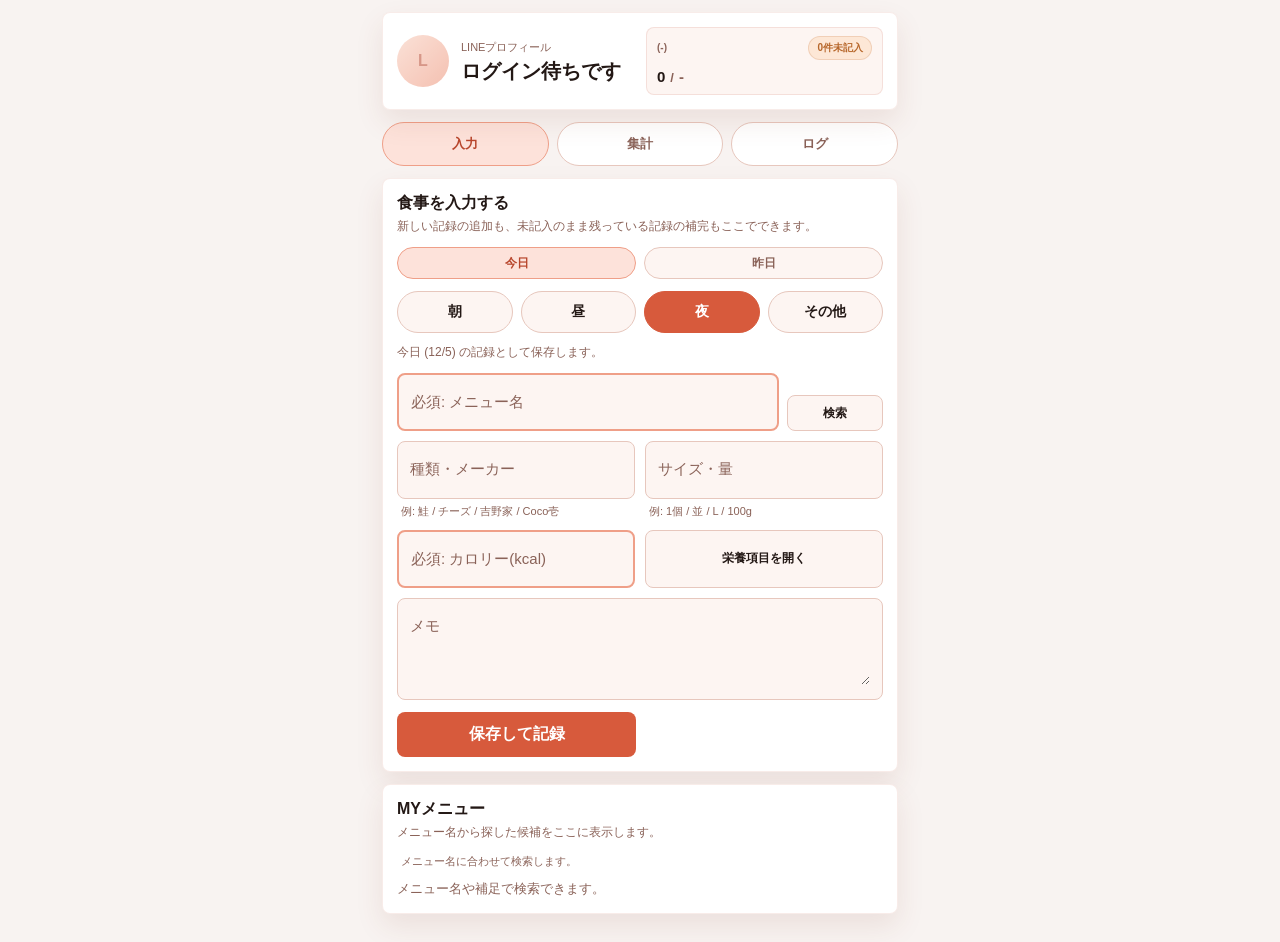
==== commit 27dd4b95: "[fix]デバッグ表示のバージョン更新手順を追加" ====
--- a/index.html
+++ b/index.html
@@ -23,16 +23,16 @@
           </div>
           <div id="header-summary-scope" class="header-summary-row">
             <div class="header-stat header-stat-wide">
+              <div class="header-stat-head">
+                <div id="header-exact-rate" class="header-stat-meta">(-)</div>
+                <button id="header-pending-count" type="button" class="header-badge">0件未記入</button>
+              </div>
               <div class="header-stat-main">
                 <div class="header-stat-pair">
                   <div id="header-exact-kcal" class="header-stat-value">0</div>
                   <div class="header-stat-divider">/</div>
                   <div id="header-target-kcal" class="header-stat-subvalue">-</div>
-                  <div id="header-exact-rate" class="header-stat-meta">(-)</div>
                 </div>
-              </div>
-              <div class="header-stat-head">
-                <button id="header-pending-count" type="button" class="header-badge">0件未記入</button>
               </div>
             </div>
           </div>
--- a/html/css/index-style.css
+++ b/html/css/index-style.css
@@ -252,9 +252,9 @@
 
   .header-stat-wide {
     display: grid;
-    grid-template-columns: minmax(0, 1fr) auto;
-    align-items: center;
-    gap: 10px;
+    grid-template-columns: minmax(0, 1fr);
+    align-items: stretch;
+    gap: 8px;
     min-height: 100%;
   }
 
@@ -265,8 +265,9 @@
   .header-stat-head {
     display: flex;
     align-items: center;
-    justify-content: flex-end;
-    gap: 8px;
+    justify-content: space-between;
+    gap: 8px;
+    min-width: 0;
   }
 
   .header-stat-label {
@@ -313,6 +314,7 @@
     color: var(--muted);
     line-height: 1.2;
     white-space: nowrap;
+    font-weight: 700;
   }
 
   .header-stat-meta.is-warning,
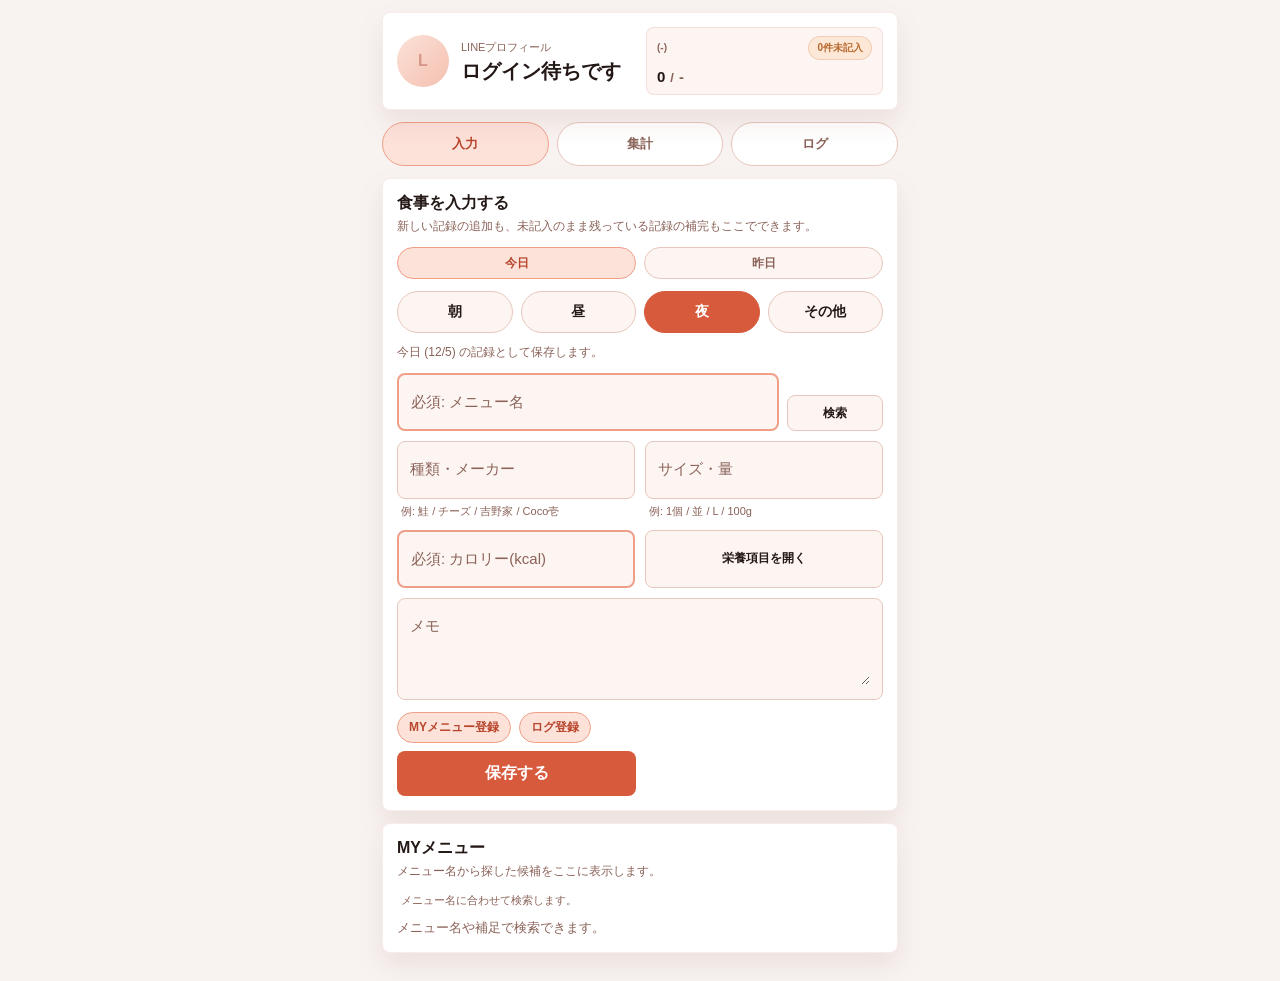
==== commit 72de516e: "[edit]ログイン画面の文言修正" ====
--- a/index.html
+++ b/index.html
@@ -172,6 +172,16 @@
           </div>
 
           <div class="actions">
+            <div class="save-targets" id="save-targets">
+              <label class="save-target-chip">
+                <input id="save-target-master" type="checkbox" checked>
+                <span>MYメニュー登録</span>
+              </label>
+              <label class="save-target-chip">
+                <input id="save-target-log" type="checkbox" checked>
+                <span>ログ登録</span>
+              </label>
+            </div>
             <button id="meal-submit-button" type="submit" class="primary">保存して記録</button>
             <button id="save-master-only-button" type="button" class="secondary" hidden>マスタだけ保存</button>
             <button id="start-new-entry-button" type="button" class="secondary" hidden>新規登録に切り替え</button>
@@ -179,6 +189,7 @@
         </form>
 
         <div id="meal-reply" class="reply"></div>
+        <div id="meal-detail-preview" class="nutrition-detail-card" hidden></div>
       </section>
 
       <section class="band" data-view-section="input">
@@ -276,8 +287,16 @@
         <div class="section-head">
           <div>
             <h2>今日のログ</h2>
-            <div class="section-copy">当日の入力内容だけを時系列で表示します。</div>
-          </div>
+            <div class="section-copy">今日と昨日の入力内容を時系列で表示します。</div>
+          </div>
+          <div class="logs-refresh-tools">
+            <button id="refresh-logs-button" type="button" class="secondary compact-button">更新</button>
+            <div id="logs-refresh-status" class="logs-refresh-status">まだ更新していません。</div>
+          </div>
+        </div>
+        <div class="date-chip-grid compact-date-grid" id="log-date-grid">
+          <button type="button" class="date-chip-btn is-active" data-log-date="today">今日</button>
+          <button type="button" class="date-chip-btn" data-log-date="yesterday">昨日</button>
         </div>
         <div class="meal-type-grid compact-grid" id="log-filter-grid">
           <button type="button" class="meal-type-btn is-active" data-log-filter="all">すべて</button>
--- a/html/css/index-style.css
+++ b/html/css/index-style.css
@@ -240,6 +240,7 @@
     gap: 8px;
     align-items: stretch;
     min-width: 0;
+    border-radius: 8px;
   }
 
   .header-stat {
@@ -607,6 +608,25 @@
     margin-bottom: 12px;
   }
 
+  .logs-refresh-tools {
+    display: flex;
+    flex-direction: column;
+    align-items: flex-end;
+    gap: 8px;
+  }
+
+  .logs-refresh-status {
+    font-size: 11px;
+    color: var(--muted);
+    white-space: nowrap;
+    text-align: right;
+  }
+
+  .logs-refresh-status.is-loading {
+    color: var(--accent-strong);
+    font-weight: 700;
+  }
+
   .section-copy {
     font-size: 12px;
     color: var(--muted);
@@ -622,6 +642,17 @@
   .compact-grid {
     grid-template-columns: repeat(5, minmax(0, 1fr));
     margin-bottom: 10px;
+  }
+
+  .compact-date-grid {
+    grid-template-columns: repeat(2, minmax(0, 1fr));
+    margin-bottom: 10px;
+  }
+
+  .compact-date-grid .date-chip-btn {
+    min-height: 30px;
+    padding: 6px 10px;
+    font-size: 12px;
   }
 
   .compact-grid .meal-type-btn {
@@ -878,6 +909,13 @@
   }
 
   .master-search-status.is-loading {
+    display: inline-flex;
+    align-items: center;
+    min-height: 28px;
+    padding: 4px 10px;
+    border: 1px solid rgba(184, 70, 44, 0.14);
+    border-radius: 999px;
+    background: var(--surface-subtle);
     color: var(--accent-strong);
   }
 
@@ -946,6 +984,48 @@
     gap: 8px;
   }
 
+  .save-targets {
+    grid-column: 1 / -1;
+    display: flex;
+    flex-wrap: wrap;
+    gap: 8px;
+  }
+
+  .save-target-chip {
+    position: relative;
+    display: inline-flex;
+    align-items: center;
+    cursor: pointer;
+  }
+
+  .save-target-chip input {
+    position: absolute;
+    inset: 0;
+    opacity: 0;
+    pointer-events: none;
+  }
+
+  .save-target-chip span {
+    min-height: 30px;
+    display: inline-flex;
+    align-items: center;
+    justify-content: center;
+    border: 1px solid var(--line);
+    border-radius: 999px;
+    background: var(--surface-subtle);
+    color: var(--muted);
+    padding: 6px 11px;
+    font-size: 12px;
+    font-weight: 700;
+    white-space: nowrap;
+  }
+
+  .save-target-chip input:checked + span {
+    background: var(--accent-soft);
+    border-color: #ef9f88;
+    color: var(--accent-strong);
+  }
+
   button {
     border: 0;
     border-radius: 8px;
@@ -972,6 +1052,64 @@
     white-space: pre-wrap;
   }
 
+  .reply-card,
+  .nutrition-detail-card {
+    border: 1px solid var(--line);
+    border-radius: 8px;
+    background: var(--surface-subtle);
+    padding: 12px;
+  }
+
+  .nutrition-detail-card[hidden] {
+    display: none !important;
+  }
+
+  .reply-card + .nutrition-detail-card,
+  .reply + .nutrition-detail-card {
+    margin-top: 10px;
+  }
+
+  .reply-title,
+  .nutrition-detail-title {
+    font-size: 12px;
+    font-weight: 700;
+    color: var(--muted);
+    margin-bottom: 8px;
+  }
+
+  .nutrition-detail-grid {
+    display: grid;
+    gap: 8px;
+  }
+
+  .nutrition-detail-row {
+    display: grid;
+    gap: 2px;
+  }
+
+  .nutrition-detail-label {
+    font-size: 11px;
+    color: var(--muted);
+    line-height: 1.4;
+  }
+
+  .nutrition-detail-value {
+    font-size: 17px;
+    font-weight: 700;
+    color: var(--text);
+    line-height: 1.35;
+    word-break: break-word;
+  }
+
+  .reply-card .nutrition-detail-label {
+    font-size: 10px;
+  }
+
+  .reply-card .nutrition-detail-value {
+    font-size: 14px;
+    font-weight: 600;
+  }
+
   .cards {
     display: grid;
     grid-template-columns: repeat(2, minmax(0, 1fr));
@@ -1050,7 +1188,7 @@
     content: '';
     position: absolute;
     inset: -2px;
-    border-radius: inherit;
+    border-radius: 8px;
     padding: 2px;
     background: linear-gradient(90deg, transparent 0%, rgba(215, 90, 60, 0.18) 20%, rgba(215, 90, 60, 0.82) 50%, rgba(215, 90, 60, 0.18) 80%, transparent 100%);
     background-size: 220% 100%;
@@ -1302,9 +1440,24 @@
   .candidate-top,
   .log-top {
     display: flex;
-    align-items: baseline;
+    align-items: flex-start;
     justify-content: space-between;
     gap: 8px;
+  }
+
+  .log-main {
+    display: flex;
+    align-items: center;
+    gap: 10px;
+    min-width: 0;
+    flex: 1 1 auto;
+  }
+
+  .log-main-copy {
+    min-width: 0;
+    display: grid;
+    gap: 4px;
+    justify-items: start;
   }
 
   .candidate-name,
@@ -1322,6 +1475,36 @@
   .log-date {
     font-size: 12px;
     color: var(--muted);
+    text-align: left;
+  }
+
+  .log-meal-badge {
+    flex: 0 0 auto;
+    width: 28px;
+    height: 28px;
+    border-radius: 999px;
+    display: inline-flex;
+    align-items: center;
+    justify-content: center;
+    color: #fff;
+    font-size: 12px;
+    font-weight: 800;
+    line-height: 1;
+  }
+
+  .log-side {
+    display: grid;
+    justify-items: end;
+    align-content: start;
+    flex: 0 0 auto;
+  }
+
+  .log-kcal {
+    font-size: 13px;
+    font-weight: 700;
+    color: var(--text);
+    white-space: nowrap;
+    text-align: left;
   }
 
   .candidate-meta,
@@ -1360,11 +1543,17 @@
   }
 
   .log-actions {
-    display: flex;
-    justify-content: flex-end;
-    gap: 8px;
-    margin-top: 10px;
-    flex-wrap: wrap;
+    display: grid;
+    gap: 8px;
+    justify-items: end;
+  }
+
+  .log-action-button {
+    min-height: 26px;
+    padding: 3px 10px;
+    font-size: 11px;
+    line-height: 1.1;
+    border-radius: 999px;
   }
 
   .log-media {
